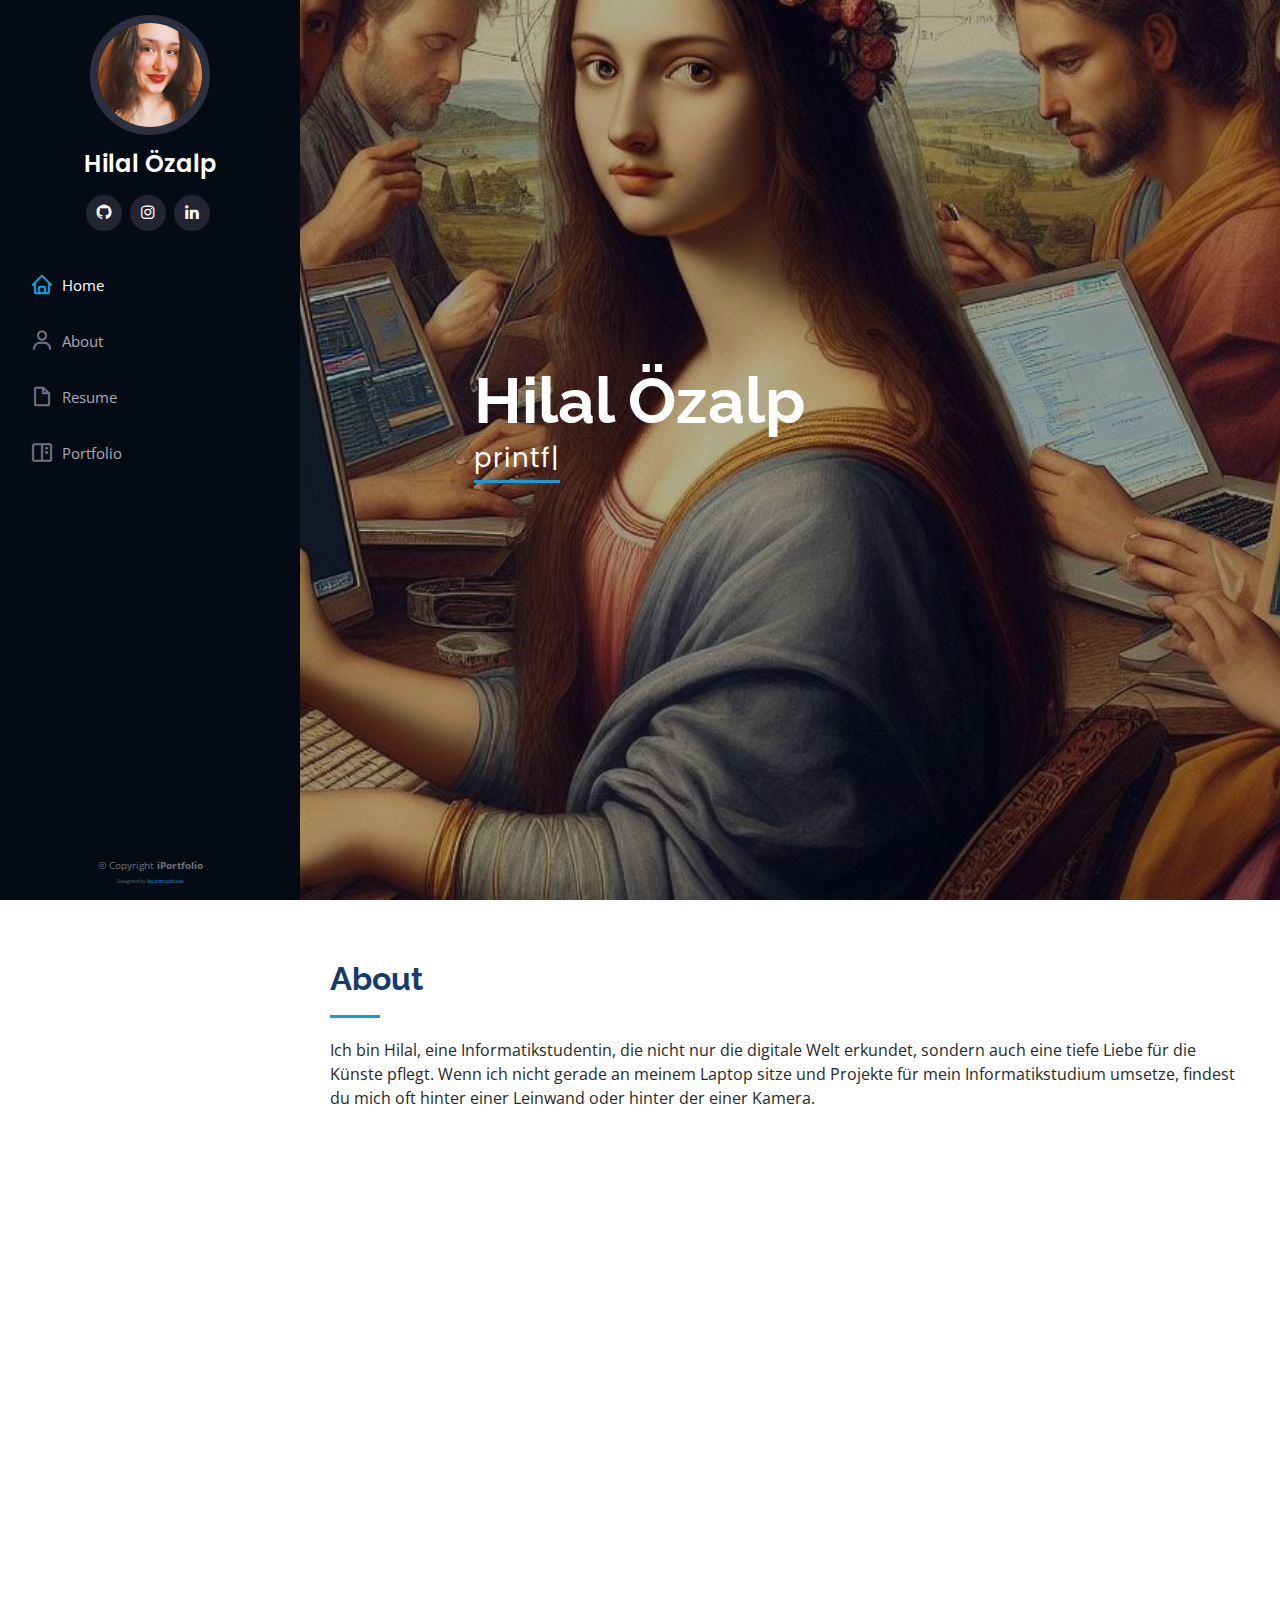
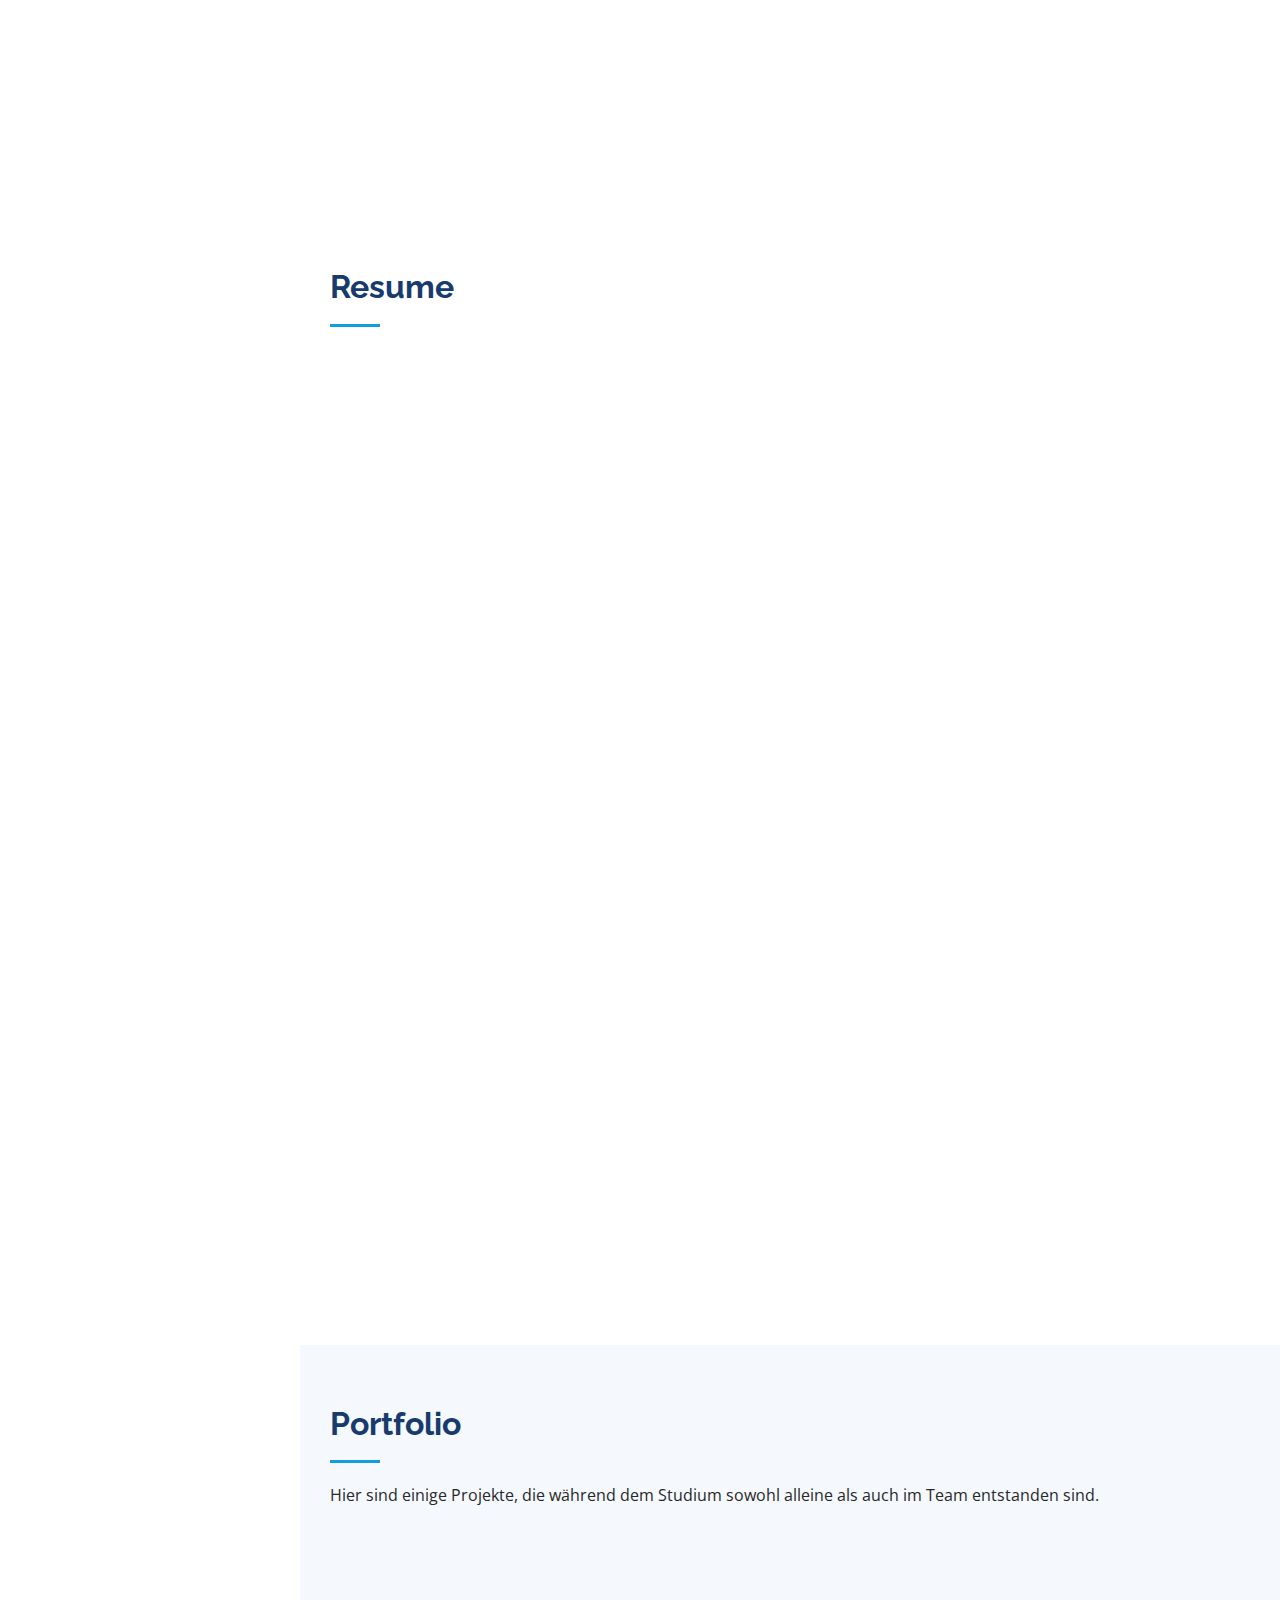
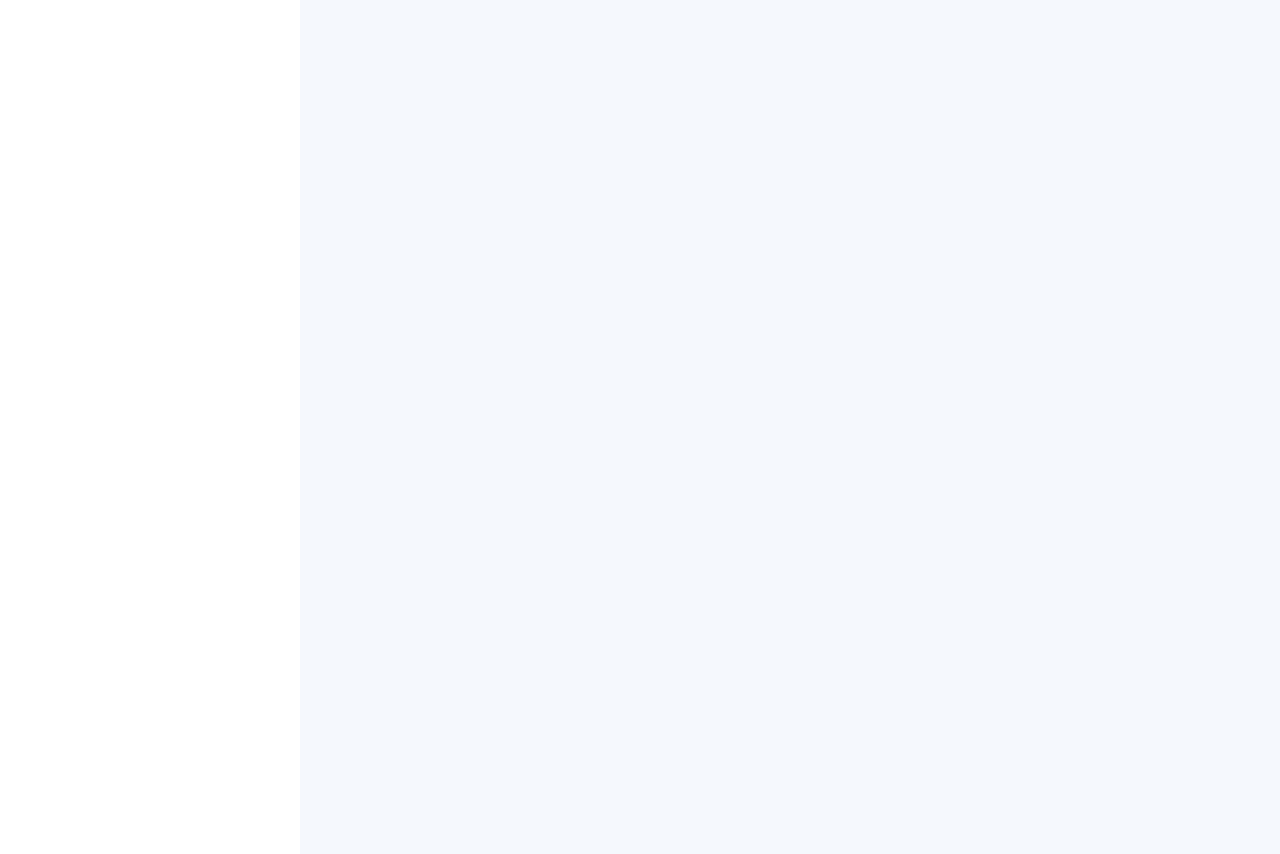
==== index.html @ 65b64ea4 "Initial commit" ====
<!DOCTYPE html>
<html lang="en">

<head>
  <meta charset="utf-8">
  <meta content="width=device-width, initial-scale=1.0" name="viewport">

  <title>Hilal Özalp - Portfolio</title>
  <meta content="" name="description">
  <meta content="" name="keywords">


  <!-- Google Fonts -->
  <link href="https://fonts.googleapis.com/css?family=Open+Sans:300,300i,400,400i,600,600i,700,700i|Raleway:300,300i,400,400i,500,500i,600,600i,700,700i|Poppins:300,300i,400,400i,500,500i,600,600i,700,700i" rel="stylesheet">

  <!-- Vendor CSS Files -->
  <link href="assets/vendor/aos/aos.css" rel="stylesheet">
  <link href="assets/vendor/bootstrap/css/bootstrap.min.css" rel="stylesheet">
  <link href="assets/vendor/bootstrap-icons/bootstrap-icons.css" rel="stylesheet">
  <link href="assets/vendor/boxicons/css/boxicons.min.css" rel="stylesheet">
  <link href="assets/vendor/glightbox/css/glightbox.min.css" rel="stylesheet">
  <link href="assets/vendor/swiper/swiper-bundle.min.css" rel="stylesheet">

  <!-- Template Main CSS File -->
  <link href="assets/css/style.css" rel="stylesheet">

  <!-- =======================================================
  * Template Name: iPortfolio
  * Updated: Jan 09 2024 with Bootstrap v5.3.2
  * Template URL: https://bootstrapmade.com/iportfolio-bootstrap-portfolio-websites-template/
  * Author: BootstrapMade.com
  * License: https://bootstrapmade.com/license/
  ======================================================== -->
</head>

<body>

  <!-- ======= Mobile nav toggle button ======= -->
  <i class="bi bi-list mobile-nav-toggle d-xl-none"></i>

  <!-- ======= Header ======= -->
  <header id="header">
    <div class="d-flex flex-column">

      <div class="profile">
        <img src="assets/img/hilalpb.jpeg" alt="" class="img-fluid rounded-circle">
        <h1 class="text-light"><a href="index.html">Hilal Özalp</a></h1>
        <div class="social-links mt-3 text-center">
          <a href="https://github.com/hilalozalp" class="github"><i class="bx bxl-github"></i></a>
          <a href="https://www.instagram.com/hilal.ozalp/" class="instagram"><i class="bx bxl-instagram"></i></a>
          <a href="https://www.linkedin.com/in/hilalozalp/" class="linkedin"><i class="bx bxl-linkedin"></i></a>
        </div>
      </div>

      <nav id="navbar" class="nav-menu navbar">
        <ul>
          <li><a href="#hero" class="nav-link scrollto active"><i class="bx bx-home"></i> <span>Home</span></a></li>
          <li><a href="#about" class="nav-link scrollto"><i class="bx bx-user"></i> <span>About</span></a></li>
          <li><a href="#resume" class="nav-link scrollto"><i class="bx bx-file-blank"></i> <span>Resume</span></a></li>
          <li><a href="#portfolio" class="nav-link scrollto"><i class="bx bx-book-content"></i> <span>Portfolio</span></a></li>
        </ul>
      </nav><!-- .nav-menu -->
    </div>
  </header><!-- End Header -->

  <!-- ======= Hero Section ======= -->
  <section id="hero" class="d-flex flex-column justify-content-center align-items-center">
    <div class="hero-container" data-aos="fade-in">
      <h1>Hilal Özalp</h1>
      <p> <span class="typed" data-typed-items="printf('Hello World!');, boolean creativeMind = true;, git commit -m 'Innovate - Iterate - Inspire'"></span></p>
    </div>
  </section><!-- End Hero -->

  <main id="main">

    <!-- ======= About Section ======= -->
    <section id="about" class="about">
      <div class="container">

        <div class="section-title">
          <h2>About</h2>
          <p>Ich bin Hilal, eine Informatikstudentin, die nicht nur die digitale Welt erkundet,
            sondern auch eine tiefe Liebe für die Künste pflegt. Wenn ich nicht gerade an meinem Laptop sitze und
            Projekte für mein Informatikstudium umsetze, findest du mich oft hinter einer Leinwand oder hinter der
            einer Kamera.</p>
        </div>

        <div class="row">
          <div class="col-lg-4" data-aos="fade-right">
            <img src="assets/img/h.jpeg" class="img-fluid" alt="">
          </div>
          <div class="col-lg-8 pt-4 pt-lg-0 content" data-aos="fade-left">

            <p>
              Schon sehr früh war klar, dass aus mir eine detailverliebte Persönlichkeit wird. Seit meiner Kindheit
              gehören das Zeichnen und das Malen realistischer Bilder zu meinen Hobbys. Infolgedessen spiegeln
              sich die davon geforderte Geduld und Genauigkeit in allen Bereichen meines Lebens wider und
              motivieren mich, am Ball zu bleiben.
              <br><br>
            </p>

            <p>
              Zudem finde ich große Freude daran, Momente mit meiner Kamera einzufangen. Egal wo ich bin,
              entdecke ich stets etwas Schönes an einer Situation und setze sie gerne in Szene. Durch die Fähigkeit,
              mir die Bilder bereits im Kopf auszumalen, schaffe ich einzigartige visuelle Geschichten.
            </p>

            <p>Dank den informationsreichen und vertiefenden Unterrichtseinheiten in den Fächern Kunst und
              Informatik konnte ich in der Oberstufe meine kreativ-gestalterische Ader bei Projekten unter Beweis
              stellen und mich weiterentwickeln – sowohl im Team als auch allein. Mein Wille zur
              Konkurrenzfähigkeit treibt mich auch zum Analysieren meiner Fehler und dem Perfektionieren
              meiner Handlungen, am besten mit Freunden, um sich gemeinsam und effektiver zu verbessern. </p>

            <p><strong>Soft Skills: </strong>Kreativität & Flexibilität, Auge für's Detail, Kommunikationsfähigkeit, Empathie, Teamfähigkeit, Lernbereitschaft </p>
            <p><strong>Skills: </strong>HTML, CSS, Figma, Miro, Java, JS, SQL, Unity, Cinema4D, (C, C#/.NET Python, MongoDB, ...) </p>
            <p><strong>Sprachen: </strong>Deutsch, Englisch, Türkisch, Französisch, Latein</p>
          </div>
        </div>

      </div>
    </section><!-- End About Section -->


    <!-- ======= Resume Section ======= -->
    <section id="resume" class="resume">
      <div class="container">

        <div class="section-title">
          <h2>Resume</h2>
        </div>

        <div class="row">
          <div class="col-lg-6" data-aos="fade-up">
            <h3 class="resume-title">Ausbildung</h3>
            <div class="resume-item">
              <h4>FHV University of Applied Sciences</h4>
              <h5>2021 - Heute</h5>
              <p><em>Informatik - Software and Information Engineering</em></p>
            </div>
            <div class="resume-item">
              <h4>BORG Feldkirch Schillerstraße</h4>
              <h5>2015 - 2020</h5>
              <p><em>Bildnerischer Zweig</em></p>
            </div>
            <div class="resume-item">
              <h4>VMS Klaus-Weiler-Fraxern</h4>
              <h5>2011 - 2015</h5>
            </div>
          </div>
          <div class="col-lg-6" data-aos="fade-up" data-aos-delay="100">
            <h3 class="resume-title">Berufserfahrung</h3>
            <div class="resume-item">
              <h4>nu Datenautomaten GmbH</h4>
              <h5>Januar 2024 - Februar 2024</h5>
              <p><em>Berufspraktikum </em></p>
              <ul>
                <li>Fortsetzung der Neuumsetzung von verschiedenen Use Cases in der WebApp (von WebObjects zu Tapestry)</li>
                <li>
                  Verwendung der Technologien Java, JPA, UX/HTML5, Apache Tapestry, SQL/Oracle</li>
                <li>
                  Tools: Eclipse, JIRA Software, GIT/Bitbucket</li>
              </ul>
            </div>
            <div class="resume-item">
              <h4>nu Datenautomaten GmbH</h4>
              <h5>Juli 2023 - August 2023</h5>
              <p><em>Sommerpraktikum</em></p>
              <ul>
                <li> Neuumsetzung verschiedener Use Cases in der WebApp (von WebObjects zu Tapestry)</li>
                <li>
                  Verwendung der Technologien Java, JPA, UX/HTML5, Apache Tapestry, SQL/Oracle</li>
                <li>
                  Tools: Eclipse, JIRA Software, GIT/Bitbucket</li>
              </ul>
            </div>
            <div class="resume-item">
              <h4>Carcoustics</h4>
              <h5>Juli 2022</h5>
              <p><em>Ferialjob in der Produktion</em></p>
            </div>
            <div class="resume-item">
              <h4>Pratopac</h4>
              <h5>August 2022</h5>
              <p><em>Ferialjob in der Produktion</em></p>
            </div>
          </div>
        </div>

      </div>
    </section><!-- End Resume Section -->

    <!-- ======= Portfolio Section ======= -->
    <section id="portfolio" class="portfolio section-bg">
      <div class="container">

        <div class="section-title">
          <h2>Portfolio</h2>
          <p>Hier sind einige Projekte, die während dem Studium sowohl alleine als auch im Team entstanden sind.</p>
        </div>

        <div class="row" data-aos="fade-up">
          <div class="col-lg-12 d-flex justify-content-center">
            <ul id="portfolio-flters">
              <li data-filter="*" class="filter-active">All</li>
              <li data-filter=".filter-app">App</li>
              <li data-filter=".filter-web">Web</li>
            </ul>
          </div>
        </div>

        <div class="row portfolio-container" data-aos="fade-up" data-aos-delay="100">

          <div class="col-lg-4 col-md-6 portfolio-item filter-app">
            <div class="portfolio-wrap">
              <img src="assets/img/portfolio/vmobil.jpg" class="img-fluid" alt="">
              <div class="portfolio-links">
                <a href="assets/img/portfolio/vmobil.jpg" data-gallery="portfolioGallery" class="portfolio-lightbox" title="VMobil App Erweiterung"><i class="bx bx-plus"></i></a>
                <a href="vmobil.html" title="More Details"><i class="bx bx-link"></i></a>
              </div>
            </div>
          </div>

          <div class="col-lg-4 col-md-6 portfolio-item filter-web">
            <div class="portfolio-wrap">
              <img src="assets/img/portfolio/bibliot.jpg" class="img-fluid" alt="">
              <div class="portfolio-links">
                <a href="assets/img/portfolio/bibliot.jpg" data-gallery="portfolioGallery" class="portfolio-lightbox" title="Bibliothekswebseite"><i class="bx bx-plus"></i></a>
                <a href="bib.html" title="More Details"><i class="bx bx-link"></i></a>
              </div>
            </div>
          </div>

          <div class="col-lg-4 col-md-6 portfolio-item filter-app">
            <div class="portfolio-wrap">
              <img src="assets/img/portfolio/stern.jpg" class="img-fluid" alt="">
              <div class="portfolio-links">
                <a href="assets/img/portfolio/stern.jpg" data-gallery="portfolioGallery" class="portfolio-lightbox" title="Hotelverwaltungssystem"><i class="bx bx-plus"></i></a>
                <a href="hotel.html" title="More Details"><i class="bx bx-link"></i></a>
              </div>
            </div>
          </div>

          <div class="col-lg-4 col-md-6 portfolio-item filter-web">
            <div class="portfolio-wrap">
              <img src="assets/img/portfolio/monami.jpg" class="img-fluid" alt="">
              <div class="portfolio-links">
                <a href="assets/img/portfolio/monami.jpg" data-gallery="portfolioGallery" class="portfolio-lightbox" title="monami"><i class="bx bx-plus"></i></a>
                <a href="monami.html" title="More Details"><i class="bx bx-link"></i></a>
              </div>
            </div>
          </div>

          <div class="col-lg-4 col-md-6 portfolio-item filter-app">
            <div class="portfolio-wrap">
              <img src="assets/img/portfolio/mm.jpg" class="img-fluid" alt="">
              <div class="portfolio-links">
                <a href="assets/img/portfolio/mm.jpg" data-gallery="portfolioGallery" class="portfolio-lightbox" title="MoveMate - Move Smarter, Not Harder"><i class="bx bx-plus"></i></a>
                <a href="movemate.html" title="More Details"><i class="bx bx-link"></i></a>
              </div>
            </div>
          </div>

          <div class="col-lg-4 col-md-6 portfolio-item filter-app">
            <div class="portfolio-wrap">
              <img src="assets/img/portfolio/tickethub.jpg" class="img-fluid" alt="">
              <div class="portfolio-links">
                <a href="assets/img/portfolio/tickethub.jpg" data-gallery="portfolioGallery" class="portfolio-lightbox" title="TicketHub"><i class="bx bx-plus"></i></a>
                <a href="tickethub.html" title="More Details"><i class="bx bx-link"></i></a>
              </div>
            </div>
          </div>

          <div class="col-lg-4 col-md-6 portfolio-item filter-app">
            <div class="portfolio-wrap">
              <img src="assets/img/portfolio/mario.jpg" class="img-fluid" alt="">
              <div class="portfolio-links">
                <a href="assets/img/portfolio/mario.jpg" data-gallery="portfolioGallery" class="portfolio-lightbox" title="BlockNite"><i class="bx bx-plus"></i></a>
                <a href="mario.html" title="More Details"><i class="bx bx-link"></i></a>
              </div>
            </div>
          </div>

          <div class="col-lg-4 col-md-6 portfolio-item filter-app">
            <div class="portfolio-wrap">
              <img src="assets/img/portfolio/playar.jpg" class="img-fluid" alt="">
              <div class="portfolio-links">
                <a href="assets/img/portfolio/playar.jpg" data-gallery="portfolioGallery" class="portfolio-lightbox" title="playAR"><i class="bx bx-plus"></i></a>
                <a href="playar.html" title="More Details"><i class="bx bx-link"></i></a>
              </div>
            </div>
          </div>

        </div>

      </div>
    </section><!-- End Portfolio Section -->




  </main><!-- End #main -->

  <!-- ======= Footer ======= -->
  <footer id="footer">
    <div class="container">
      <div class="copyright">
        &copy; Copyright <strong><span>iPortfolio</span></strong>
      </div>
      <div class="credits">
        <!-- All the links in the footer should remain intact. -->
        <!-- You can delete the links only if you purchased the pro version. -->
        <!-- Licensing information: https://bootstrapmade.com/license/ -->
        <!-- Purchase the pro version with working PHP/AJAX contact form: https://bootstrapmade.com/iportfolio-bootstrap-portfolio-websites-template/ -->
        Designed by <a href="https://bootstrapmade.com/">BootstrapMade</a>
      </div>
    </div>
  </footer><!-- End  Footer -->

  <a href="#" class="back-to-top d-flex align-items-center justify-content-center"><i class="bi bi-arrow-up-short"></i></a>

  <!-- Vendor JS Files -->
  <script src="assets/vendor/purecounter/purecounter_vanilla.js"></script>
  <script src="assets/vendor/aos/aos.js"></script>
  <script src="assets/vendor/bootstrap/js/bootstrap.bundle.min.js"></script>
  <script src="assets/vendor/glightbox/js/glightbox.min.js"></script>
  <script src="assets/vendor/isotope-layout/isotope.pkgd.min.js"></script>
  <script src="assets/vendor/swiper/swiper-bundle.min.js"></script>
  <script src="assets/vendor/typed.js/typed.umd.js"></script>
  <script src="assets/vendor/waypoints/noframework.waypoints.js"></script>
  <script src="assets/vendor/php-email-form/validate.js"></script>

  <!-- Template Main JS File -->
  <script src="assets/js/main.js"></script>

</body>

</html>
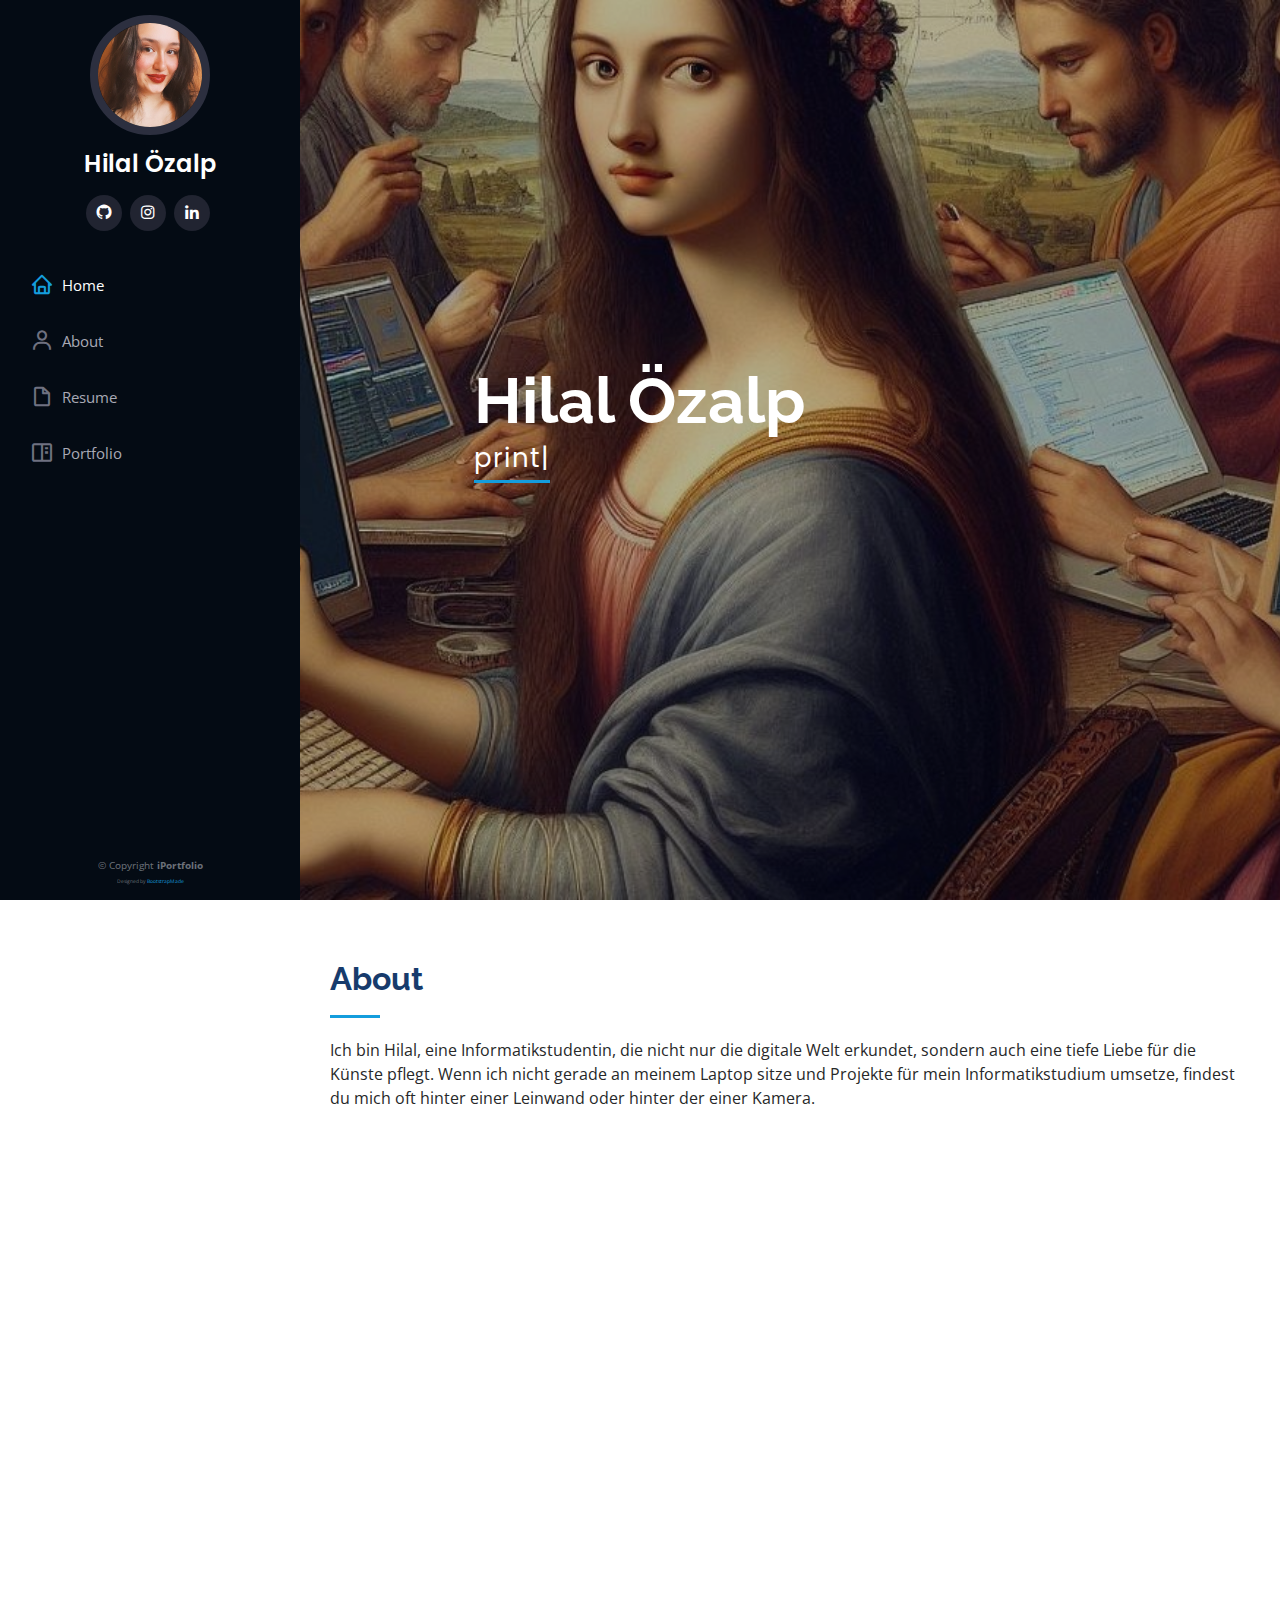
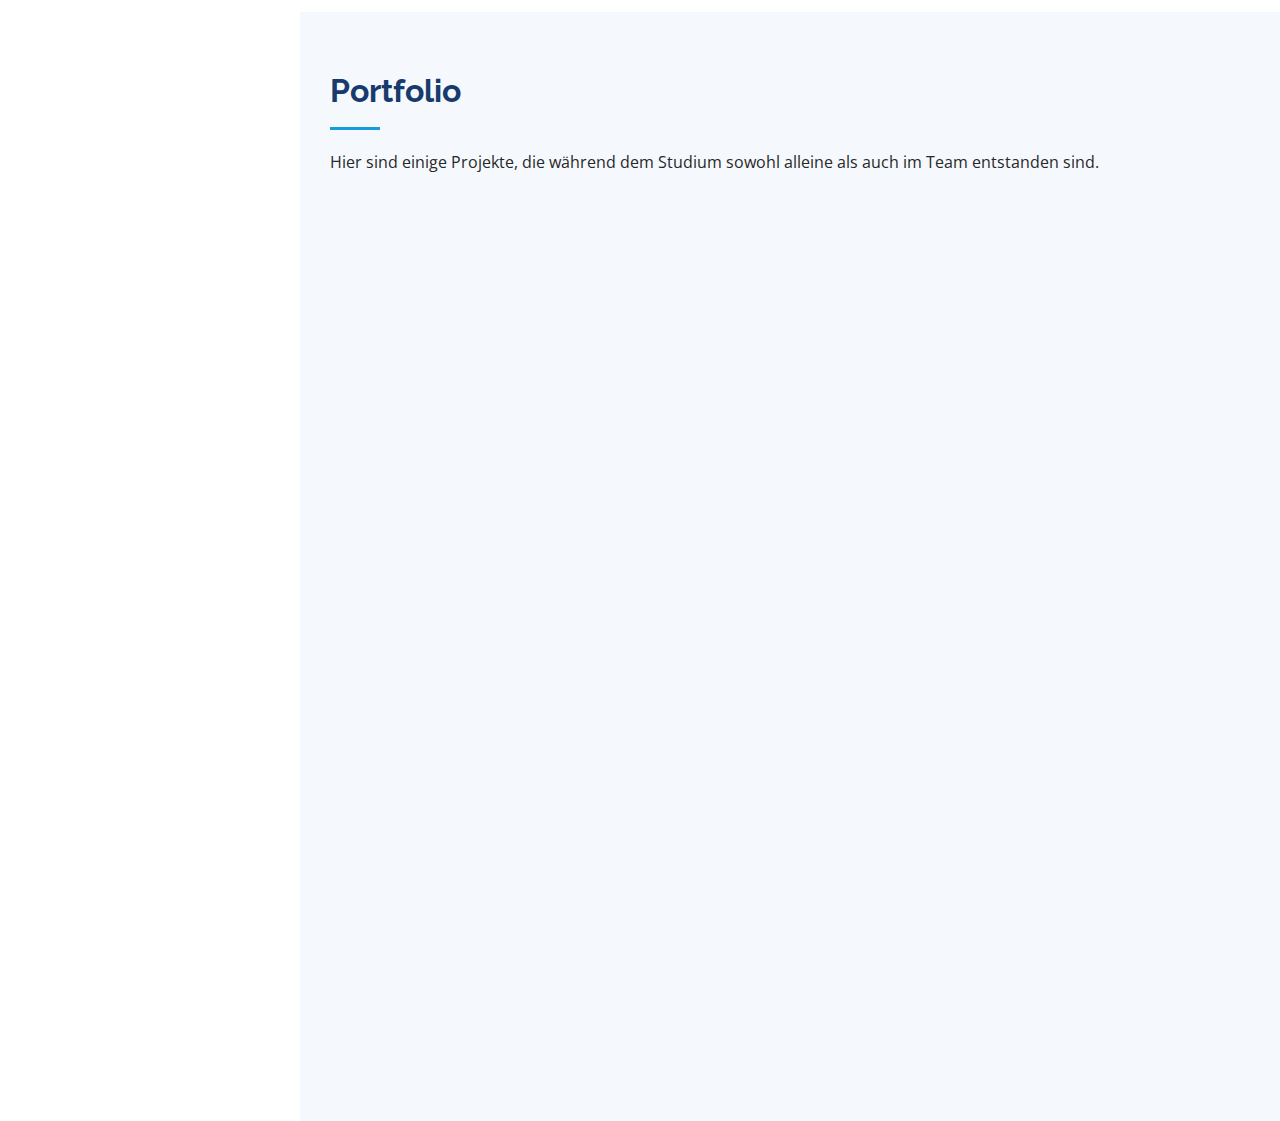
==== commit 18ef55ca: "commit" ====
--- a/index.html
+++ b/index.html
@@ -150,6 +150,18 @@
           <div class="col-lg-6" data-aos="fade-up" data-aos-delay="100">
             <h3 class="resume-title">Berufserfahrung</h3>
             <div class="resume-item">
+              <h4>fusonic</h4>
+              <h5>Juli 2024</h5>
+              <p><em>Sommerpraktikum </em></p>
+              <ul>
+                <li>Figma Variablen, Accessibility, Dark Mode, User Journey</li>
+                <li>
+                  Dark Mode Entwicklung für zwei Webseiten</li>
+                <li>
+                  Easter Eggs für positive Nutzererfahrung</li>
+              </ul>
+            </div>
+            <div class="resume-item">
               <h4>nu Datenautomaten GmbH</h4>
               <h5>Januar 2024 - Februar 2024</h5>
               <p><em>Berufspraktikum </em></p>
